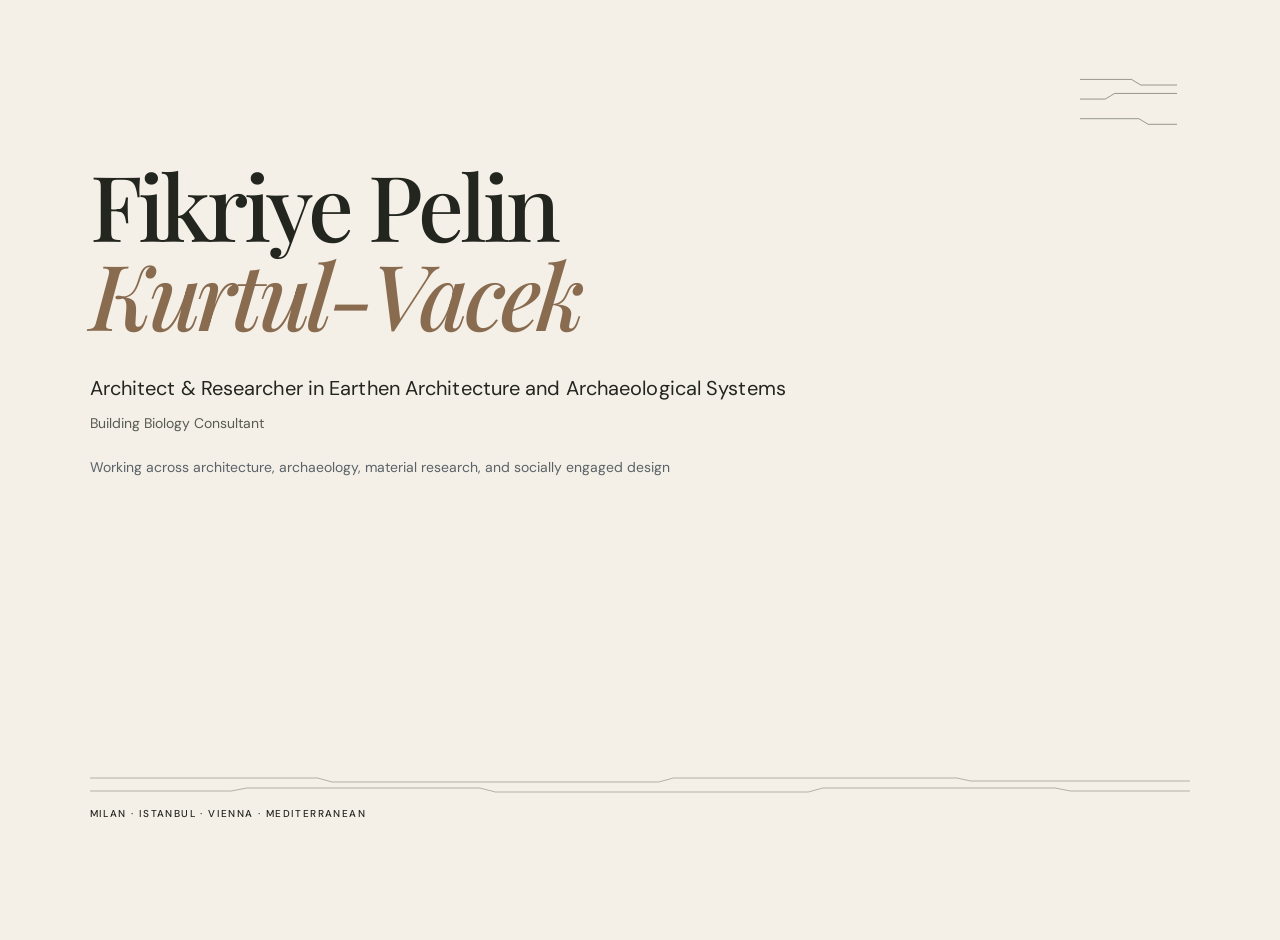
==== index.html @ a4e0fc56 "Add files via upload" ====
<!DOCTYPE html>
<html lang="en">
<head>
  <meta charset="UTF-8" />
  <meta name="viewport" content="width=device-width, initial-scale=1.0" />
  <title>Fikriye Pelin Kurtul-Vacek</title>
  <meta property="og:title" content="Fikriye Pelin Kurtul-Vacek" />
  <meta property="og:description" content="Architect & Researcher in Earthen Architecture and Archaeological Systems." />
  <meta property="og:type" content="website" />
  <meta property="og:url" content="https://fikriyepelin.com/" />
  <meta property="og:image" content="https://fikriyepelin.com/social-preview.png" />
  <meta name="twitter:card" content="summary_large_image" />
  <link rel="icon" type="image/svg+xml" href="/favicon.svg?v=2" />
  <style>
    @import url('https://fonts.googleapis.com/css2?family=DM+Sans:wght@400;500&family=Playfair+Display:ital,wght@0,500;0,600;1,500&display=swap');
    :root { --ink:#23251f; --earth:#896b50; --paper:#f4f0e7; --line:rgba(35,37,31,.30); }
    * { box-sizing:border-box; }
    html { overflow-y:scroll; }
    html,body { height:100%; margin:0; }
    body { background:var(--paper); color:var(--ink); font-family:"DM Sans",Arial,sans-serif; overflow-x:hidden; }
    .page { position:relative; min-height:100vh; display:flex; flex-direction:column; justify-content:space-between; padding:5.5vw 7vw 4.5vw; overflow:hidden; }
    main,footer { position:relative; z-index:1; }
    .menu-button { position:absolute; z-index:10; top:75px; right:80px; bottom:auto; left:auto; width:104px; height:62px; border:0; padding:0; background:transparent; cursor:pointer; transition:transform .2s ease; }
    .menu-button:hover { transform:scale(1.06); }
    .menu-button:focus-visible { outline:2px solid var(--ink); outline-offset:4px; }
    .menu-button svg { width:100%; height:100%; }
    .menu-button path { fill:none; stroke:var(--ink); stroke-width:1; opacity:.48; }
    .menu-panel { position:absolute; z-index:9; top:147px; right:80px; bottom:auto; left:auto; width:180px; padding:18px 20px; background:var(--paper); border:1px solid var(--line); opacity:0; transform:translateY(-7px); visibility:hidden; transition:opacity .2s ease, transform .2s ease, visibility .2s; }
    .menu-panel.is-open { opacity:1; transform:translateY(0); visibility:visible; }
    .menu-label { margin:0 0 15px; color:var(--earth); font-size:10px; font-weight:500; letter-spacing:.15em; text-transform:uppercase; }
    .menu-panel a { display:block; color:var(--ink); font-family:"Playfair Display",Georgia,serif; font-size:25px; text-decoration:none; }
    .menu-panel a + a { margin-top:7px; }
    .menu-panel a:hover { color:var(--earth); }
    main { max-width:830px; margin:0; padding:10vh 0 7vh; transform:none; }
    h1 { margin:0; font-family:"Playfair Display",Georgia,serif; font-weight:500; font-size:clamp(47px,7.1vw,106px); line-height:.98; letter-spacing:-.045em; }
    h1 em { color:var(--earth); }
    .role { max-width:830px; margin:35px 0 0; font-size:clamp(15px,1.7vw,20px); line-height:1.55; letter-spacing:.005em; }
    .descriptor { max-width:830px; margin:20px 0 0; color:#5A6268; font-size:14px; line-height:1.65; }
    .credential { margin:8px 0 0; color:#595a52; font-size:14px; line-height:1.65; }
    .news { position:relative; width:min(650px,100%); height:clamp(175px,18vw,220px); margin:30px 0 0; overflow:hidden; }
    .news-card { position:absolute; inset:0; display:grid; grid-template-columns:clamp(105px,15vw,150px) 1fr; opacity:0; animation:news-cycle 15s infinite; }
    .news-card:nth-child(1) { animation-delay:0s; }
    .news-card:nth-child(2) { animation-delay:5s; }
    .news-card:nth-child(3) { animation-delay:10s; }
    @keyframes news-cycle { 0%, 29% { opacity:1; } 34%,100% { opacity:0; } }
    .news-date { display:flex; flex-direction:column; justify-content:space-between; padding:19px 17px; color:#f4f0e7; }
    .news-label { margin:0; font-size:9px; font-weight:500; letter-spacing:.16em; text-transform:uppercase; }
    .news-year { margin:0; font-family:"Playfair Display",Georgia,serif; font-size:clamp(32px,4.2vw,53px); font-weight:500; line-height:.9; letter-spacing:-.05em; }
    .news-copy { display:flex; flex-direction:column; justify-content:space-between; padding:22px 25px; background:#ebe5d9; }
    .news-copy h2 { max-width:430px; margin:0; font-family:"Playfair Display",Georgia,serif; font-size:clamp(23px,2.55vw,34px); font-weight:500; line-height:1.03; letter-spacing:-.04em; }
    .news-copy p { margin:0; color:#684f3c; font-size:11px; font-weight:500; letter-spacing:.12em; text-transform:uppercase; }
    .news-card.climate .news-date { background:#896b50; }
    .news-card.terra .news-date { background:#4b9290; }
    .news-card.perge .news-date { background:#6e7c59; }
    .places { margin:44px 0 0; width:calc(100vw - 14vw); position:relative; padding-top:34px; font-size:10px; font-weight:500; letter-spacing:.14em; text-transform:uppercase; }
    footer { display:none; }
    .section-line { position:absolute; top:0; left:0; width:100%; height:26px; }
    .section-line path { fill:none; stroke:var(--ink); stroke-width:1; opacity:.33; }
    @media (max-width:600px) {
      .page { padding:36px 28px 30px; }
      .menu-button { top:30px; right:28px; width:85px; height:52px; }
      .menu-panel { top:96px; right:28px; width:160px; }
      main { margin:0; padding:9vh 0 7vh; transform:none; }
      .role { margin-top:28px; }
      .places { width:calc(100vw - 56px); }
      .news { height:185px; }
      .news-copy { padding:20px; }
    }
  </style>
  <link rel="stylesheet" href="navigation.css?v=3" />
</head>
<body>
  <div class="page">
    <button class="menu-button" type="button" aria-label="Open menu" aria-expanded="false" aria-controls="site-menu">
        <svg viewBox="0 0 104 62" aria-hidden="true"><path d="M0 10h55l10 6h39M0 31h27l10-6h67M0 52h63l10 6h31"/></svg>
    </button>
    <nav class="menu-panel" id="site-menu" aria-label="Site menu">
      <p class="menu-label">Menu</p>
      <a href="/">Home</a>
      <a href="about.html">About</a>
      <a href="publications.html">Publications</a>
      <a href="projects.html">Experience</a>
      <a href="contact.html">Contact</a>
    </nav>
    <main>
      <h1>Fikriye Pelin<br><em>Kurtul-Vacek</em></h1>
      <p class="role">Architect &amp; Researcher in Earthen Architecture and Archaeological Systems</p>
      <p class="credential">Building Biology Consultant</p>
      <p class="descriptor">Working across architecture, archaeology, material research, and socially engaged design</p>
      <section class="news" aria-label="Selected news">
        <article class="news-card climate"><div class="news-date"><p class="news-label">Selected News</p><p class="news-year">2026</p></div><div class="news-copy"><h2><em>Reconsidering Flax in Architecture</em></h2><p>Climate-Arch Symposium 2 · Vienna · Forthcoming · 17th November</p></div></article>
        <article class="news-card terra"><div class="news-date"><p class="news-label">Selected News</p><p class="news-year">2027</p></div><div class="news-copy"><h2><em>On Documentation of Ingredients</em></h2><p>Terra 14th World Congress · Al Ain · Poster Presentation · Forthcoming</p></div></article>
        <article class="news-card perge"><div class="news-date"><p class="news-label">Selected News</p><p class="news-year">2026</p></div><div class="news-copy"><h2><em>The Northern Bath of Perge</em></h2><p>Peer-Reviewed Article · Anatolian Research · Accepted · Forthcoming · December</p></div></article>
      </section>
      <div class="places">
        <svg class="section-line" viewBox="0 0 1200 26" preserveAspectRatio="none" aria-hidden="true">
          <path d="M0 5 H248 L264 9 H620 L636 5 H945 L960 8 H1200" />
          <path d="M0 18 H154 L171 15 H425 L442 19 H783 L799 15 H1052 L1069 18 H1200" />
        </svg>
        Milan · Istanbul · Vienna · Mediterranean
      </div>
    </main>
  </div>
  <script>
    const menuButton = document.querySelector('.menu-button');
    const menuPanel = document.querySelector('.menu-panel');
    menuButton.addEventListener('click', () => {
      const open = menuPanel.classList.toggle('is-open');
      menuButton.setAttribute('aria-expanded', open);
    });
  </script>
</body>
</html>
---- navigation.css ----
/* Shared navigation geometry for every page. */
:root {
  --nav-width: clamp(48px, 7.6vw, 104px);
  --nav-height: clamp(29px, 4.54vw, 62px);
  --nav-edge: clamp(52px, 8.05vw, 110px);
  --nav-top: clamp(35px, 5.5vw, 75px);
  --nav-panel-width: clamp(80px, 13.2vw, 180px);
  --nav-panel-gap: clamp(6px, .73vw, 10px);
}

.menu-button {
  position: absolute;
  z-index: 10;
  top: var(--nav-top);
  left: calc(100vw - var(--nav-width) - var(--nav-edge));
  right: auto;
  bottom: auto;
  width: var(--nav-width);
  height: var(--nav-height);
}

.menu-panel {
  position: absolute;
  z-index: 9;
  top: calc(var(--nav-top) + var(--nav-height) + var(--nav-panel-gap));
  left: calc(100vw - var(--nav-panel-width) - var(--nav-edge));
  right: auto;
  bottom: auto;
  width: var(--nav-panel-width);
  padding: clamp(9px, 1.32vw, 18px) clamp(10px, 1.46vw, 20px);
}

.menu-panel a {
  font-size: clamp(16px, 1.83vw, 25px);
}

/* Browser zoom can place the About portrait directly below the menu.
   Keep the menu in the same top band before the phone layout begins. */
@media (min-width: 601px) and (max-width: 900px) {
  .menu-button {
    top: 30px;
  }

  .menu-panel {
    top: calc(30px + var(--nav-height) + var(--nav-panel-gap));
  }
}

@media (max-width: 600px) {
  .menu-button {
    top: 30px;
    right: 28px;
    left: auto;
    width: 85px;
    height: 52px;
  }

  .menu-panel {
    top: 96px;
    right: 28px;
    left: auto;
    width: 160px;
  }
}
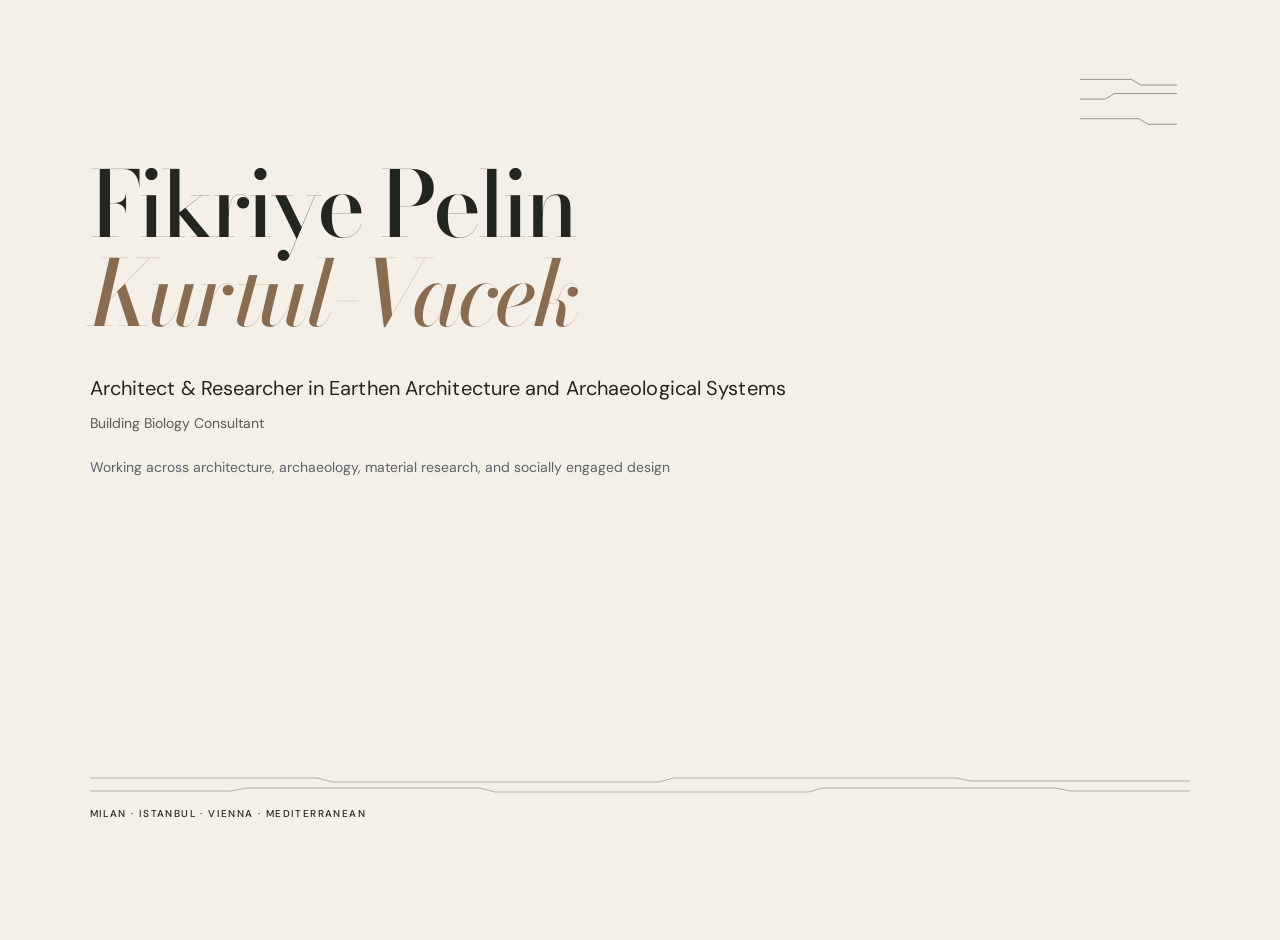
==== commit d89dfc65: "Add files via upload" ====
--- a/index.html
+++ b/index.html
@@ -12,7 +12,7 @@
   <meta name="twitter:card" content="summary_large_image" />
   <link rel="icon" type="image/svg+xml" href="/favicon.svg?v=2" />
   <style>
-    @import url('https://fonts.googleapis.com/css2?family=DM+Sans:wght@400;500&family=Playfair+Display:ital,wght@0,500;0,600;1,500&display=swap');
+    @import url('https://fonts.googleapis.com/css2?family=DM+Sans:wght@400;500&family=Bodoni+Moda:ital,wght@0,500;0,600;1,500&display=swap');
     :root { --ink:#23251f; --earth:#896b50; --paper:#f4f0e7; --line:rgba(35,37,31,.30); }
     * { box-sizing:border-box; }
     html { overflow-y:scroll; }
@@ -28,30 +28,32 @@
     .menu-panel { position:absolute; z-index:9; top:147px; right:80px; bottom:auto; left:auto; width:180px; padding:18px 20px; background:var(--paper); border:1px solid var(--line); opacity:0; transform:translateY(-7px); visibility:hidden; transition:opacity .2s ease, transform .2s ease, visibility .2s; }
     .menu-panel.is-open { opacity:1; transform:translateY(0); visibility:visible; }
     .menu-label { margin:0 0 15px; color:var(--earth); font-size:10px; font-weight:500; letter-spacing:.15em; text-transform:uppercase; }
-    .menu-panel a { display:block; color:var(--ink); font-family:"Playfair Display",Georgia,serif; font-size:25px; text-decoration:none; }
+    .menu-panel a { display:block; color:var(--ink); font-family:"Bodoni Moda",Georgia,serif; font-size:25px; text-decoration:none; }
     .menu-panel a + a { margin-top:7px; }
     .menu-panel a:hover { color:var(--earth); }
     main { max-width:830px; margin:0; padding:10vh 0 7vh; transform:none; }
-    h1 { margin:0; font-family:"Playfair Display",Georgia,serif; font-weight:500; font-size:clamp(47px,7.1vw,106px); line-height:.98; letter-spacing:-.045em; }
+    h1 { margin:0; font-family:"Bodoni Moda",Georgia,serif; font-weight:500; font-size:clamp(47px,7.1vw,106px); line-height:.98; letter-spacing:-.045em; }
     h1 em { color:var(--earth); }
     .role { max-width:830px; margin:35px 0 0; font-size:clamp(15px,1.7vw,20px); line-height:1.55; letter-spacing:.005em; }
     .descriptor { max-width:830px; margin:20px 0 0; color:#5A6268; font-size:14px; line-height:1.65; }
     .credential { margin:8px 0 0; color:#595a52; font-size:14px; line-height:1.65; }
     .news { position:relative; width:min(650px,100%); height:clamp(175px,18vw,220px); margin:30px 0 0; overflow:hidden; }
-    .news-card { position:absolute; inset:0; display:grid; grid-template-columns:clamp(105px,15vw,150px) 1fr; opacity:0; animation:news-cycle 15s infinite; }
+    .news-card { position:absolute; inset:0; display:grid; grid-template-columns:clamp(105px,15vw,150px) 1fr; opacity:0; animation:news-cycle 20s infinite; }
     .news-card:nth-child(1) { animation-delay:0s; }
     .news-card:nth-child(2) { animation-delay:5s; }
     .news-card:nth-child(3) { animation-delay:10s; }
-    @keyframes news-cycle { 0%, 29% { opacity:1; } 34%,100% { opacity:0; } }
+    .news-card:nth-child(4) { animation-delay:15s; }
+    @keyframes news-cycle { 0%, 24% { opacity:1; } 29%,100% { opacity:0; } }
     .news-date { display:flex; flex-direction:column; justify-content:space-between; padding:19px 17px; color:#f4f0e7; }
     .news-label { margin:0; font-size:9px; font-weight:500; letter-spacing:.16em; text-transform:uppercase; }
-    .news-year { margin:0; font-family:"Playfair Display",Georgia,serif; font-size:clamp(32px,4.2vw,53px); font-weight:500; line-height:.9; letter-spacing:-.05em; }
+    .news-year { margin:0; font-family:"Bodoni Moda",Georgia,serif; font-size:clamp(32px,4.2vw,53px); font-weight:500; line-height:.9; letter-spacing:-.05em; }
     .news-copy { display:flex; flex-direction:column; justify-content:space-between; padding:22px 25px; background:#ebe5d9; }
-    .news-copy h2 { max-width:430px; margin:0; font-family:"Playfair Display",Georgia,serif; font-size:clamp(23px,2.55vw,34px); font-weight:500; line-height:1.03; letter-spacing:-.04em; }
+    .news-copy h2 { max-width:430px; min-height:2.24em; margin:0; font-family:"Bodoni Moda",Georgia,serif; font-size:clamp(19px,2.35vw,31px); font-weight:500; line-height:1.12; letter-spacing:-.03em; }
     .news-copy p { margin:0; color:#684f3c; font-size:11px; font-weight:500; letter-spacing:.12em; text-transform:uppercase; }
     .news-card.climate .news-date { background:#896b50; }
     .news-card.terra .news-date { background:#4b9290; }
     .news-card.perge .news-date { background:#6e7c59; }
+    .news-card.kullu .news-date { background:#8a6676; }
     .places { margin:44px 0 0; width:calc(100vw - 14vw); position:relative; padding-top:34px; font-size:10px; font-weight:500; letter-spacing:.14em; text-transform:uppercase; }
     footer { display:none; }
     .section-line { position:absolute; top:0; left:0; width:100%; height:26px; }
@@ -89,8 +91,9 @@
       <p class="descriptor">Working across architecture, archaeology, material research, and socially engaged design</p>
       <section class="news" aria-label="Selected news">
         <article class="news-card climate"><div class="news-date"><p class="news-label">Selected News</p><p class="news-year">2026</p></div><div class="news-copy"><h2><em>Reconsidering Flax in Architecture</em></h2><p>Climate-Arch Symposium 2 · Vienna · Forthcoming · 17th November</p></div></article>
+        <article class="news-card perge"><div class="news-date"><p class="news-label">Selected News</p><p class="news-year">2026</p></div><div class="news-copy"><h2><em>The Northern Bath of Perge</em></h2><p>Peer-Reviewed Article · Anatolian Research · In Press · Forthcoming · December</p></div></article>
+        <article class="news-card kullu"><div class="news-date"><p class="news-label">Selected News</p><p class="news-year">2026</p></div><div class="news-copy"><h2><em>Archaeological Earthen Materials as Architectural Knowledge</em></h2><p>Peer-Reviewed Article · Journal of Technology in Architecture, Design and Planning · Accepted</p></div></article>
         <article class="news-card terra"><div class="news-date"><p class="news-label">Selected News</p><p class="news-year">2027</p></div><div class="news-copy"><h2><em>On Documentation of Ingredients</em></h2><p>Terra 14th World Congress · Al Ain · Poster Presentation · Forthcoming</p></div></article>
-        <article class="news-card perge"><div class="news-date"><p class="news-label">Selected News</p><p class="news-year">2026</p></div><div class="news-copy"><h2><em>The Northern Bath of Perge</em></h2><p>Peer-Reviewed Article · Anatolian Research · Accepted · Forthcoming · December</p></div></article>
       </section>
       <div class="places">
         <svg class="section-line" viewBox="0 0 1200 26" preserveAspectRatio="none" aria-hidden="true">
